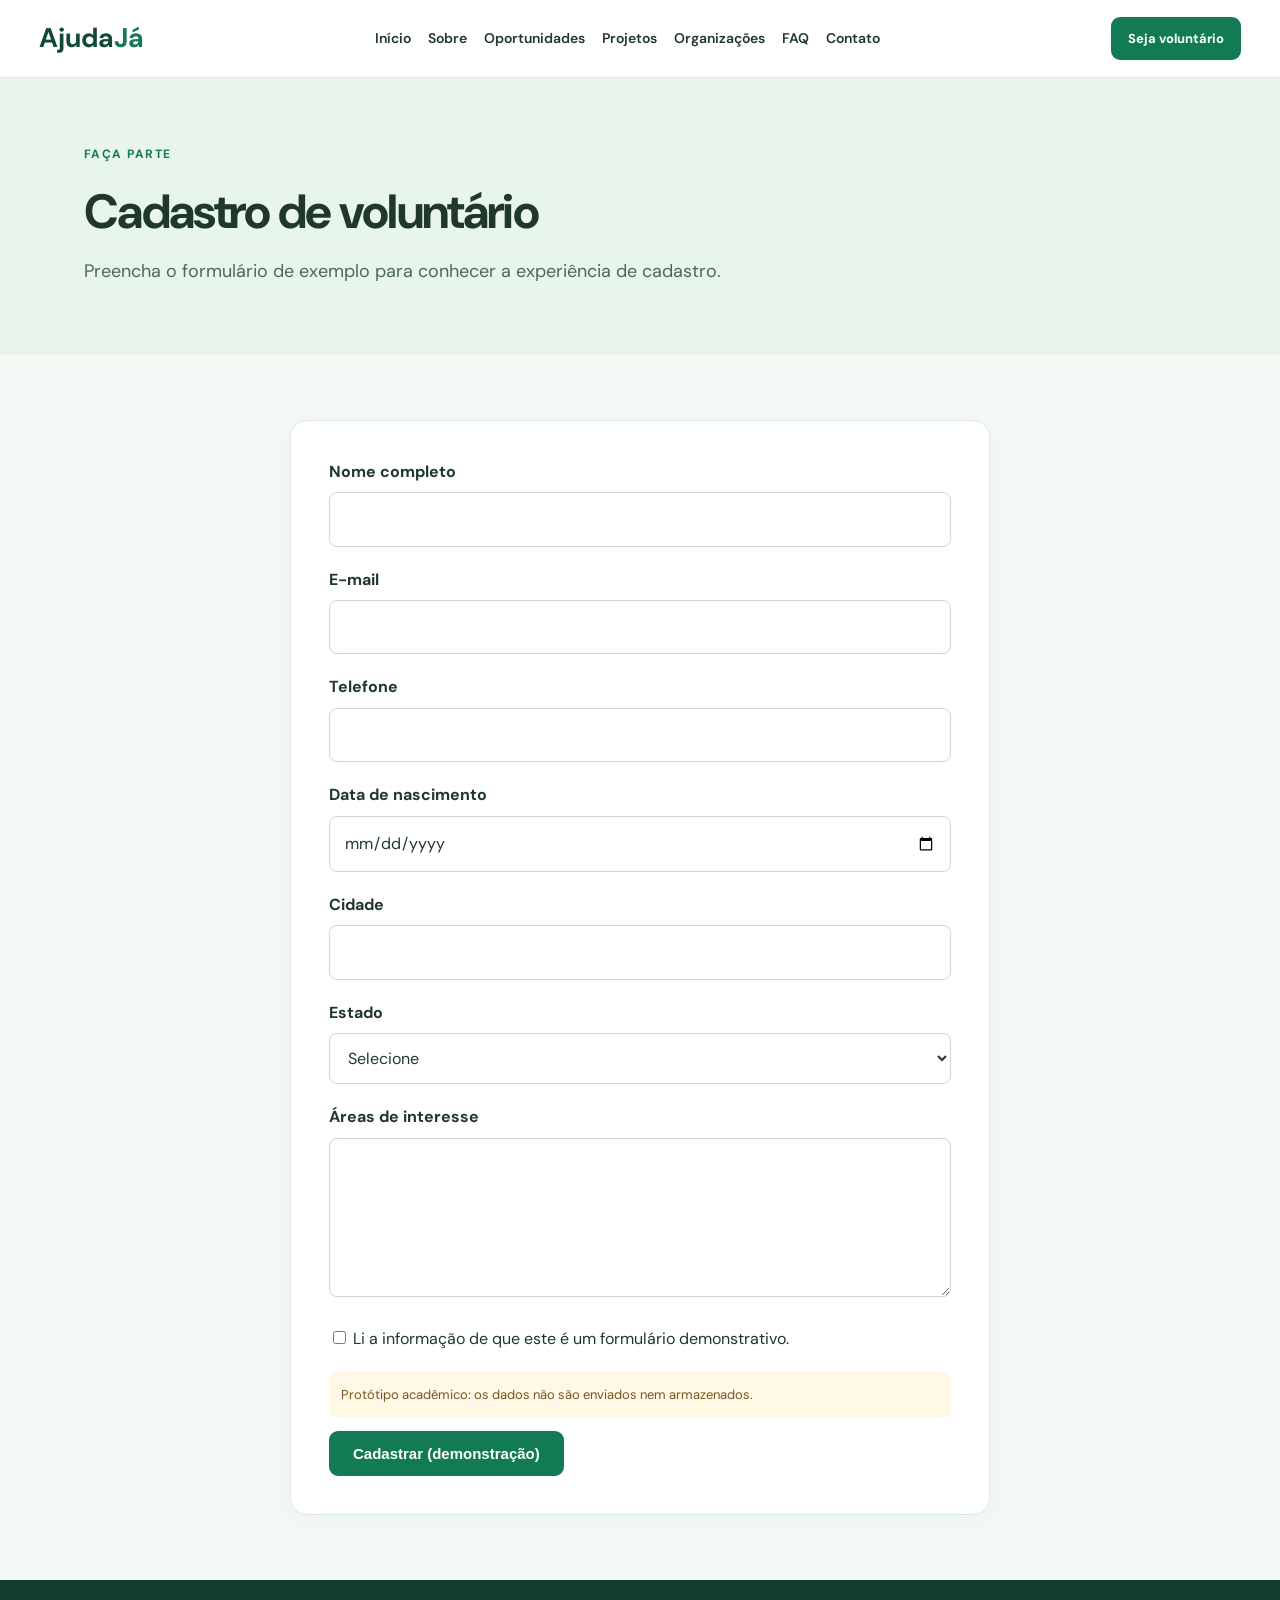
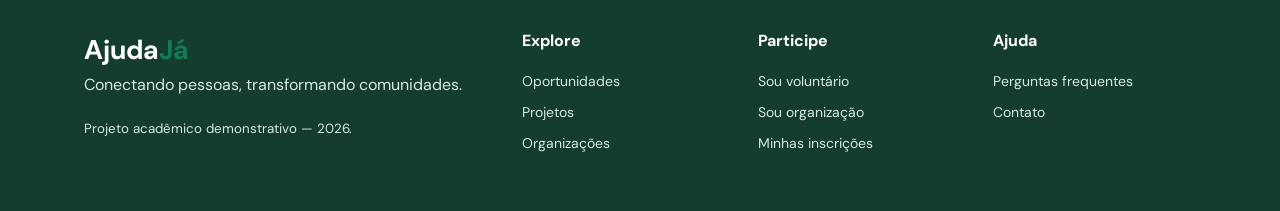
==== html/cadastro-organizacao.html @ 599261d9 "Final" ====
<!DOCTYPE html>
<html lang="pt-BR">

<head>
    <meta charset="UTF-8">
    <meta name="viewport" content="width=device-width, initial-scale=1.0">
    <meta name="description" content="AjudaJá: conectando voluntários a projetos sociais.">
    <title>Cadastro de voluntário | AjudaJá</title>
    <link rel="stylesheet" href="css/style.css">
</head>

<body>
    <a class="skip-link" href="#conteudo">Pular para conteúdo</a>
    <header class="site-header">
        <nav class="navbar" aria-label="Navegação principal"><a class="logo" href="index.html">Ajuda<span>Já</span></a>
            <ul class="menu">
                <li><a href="index.html">Início</a></li>
                <li><a href="sobre.html">Sobre</a></li>
                <li><a href="oportunidades.html">Oportunidades</a></li>
                <li><a href="projetos.html">Projetos</a></li>
                <li><a href="organizacoes.html">Organizações</a></li>
                <li><a href="faq.html">FAQ</a></li>
                <li><a href="contato.html">Contato</a></li>
            </ul><a class="btn btn-small" href="cadastro-voluntario.html">Seja voluntário</a>
        </nav>
    </header>
    <main id="conteudo">
        <section class="page-intro">
            <div class="container"><span class="eyebrow">Faça parte</span>
                <h1>Cadastro de voluntário</h1>
                <p>Preencha o formulário de exemplo para conhecer a experiência de cadastro.</p>
            </div>
        </section>
        <section class="section">
            <div class="container">
                <div class="form-container">
                    <form action="#" method="get" onsubmit="return false">
                        <div class="campo"><label for="nome">Nome completo</label><input id="nome" name="nome"
                                type="text" placeholder="" required maxlength="150"></div>
                        <div class="campo"><label for="email">E-mail</label><input id="email" name="email" type="email"
                                placeholder="" required></div>
                        <div class="campo"><label for="telefone">Telefone</label><input id="telefone" name="telefone"
                                type="tel" placeholder="" required></div>
                        <div class="campo"><label for="data_nascimento">Data de nascimento</label><input
                                id="data_nascimento" name="data_nascimento" type="date" placeholder="" required></div>
                        <div class="campo"><label for="cidade">Cidade</label><input id="cidade" name="cidade"
                                type="text" placeholder="" required></div>
                        <div class="campo"><label for="estado">Estado</label><select id="estado" name="estado" required>
                                <option value="">Selecione</option>
                                <option value="PB">PB</option>
                                <option value="PE">PE</option>
                                <option value="RN">RN</option>
                                <option value="CE">CE</option>
                                <option value="BA">BA</option>
                                <option value="AL">AL</option>
                                <option value="SE">SE</option>
                                <option value="Outro">Outro</option>
                            </select></div>
                        <div class="campo"><label for="interesses">Áreas de interesse</label><textarea id="interesses"
                                name="interesses" rows="5" required></textarea></div>
                        <div class="check"><label><input type="checkbox" required> Li a informação de que este é um
                                formulário demonstrativo.</label></div>
                        <p class="form-notice">Protótipo acadêmico: os dados não são enviados nem armazenados.</p>
                        <button type="submit" class="btn">Cadastrar (demonstração)</button>
                    </form>
                </div>
            </div>
        </section>
    </main>
    <footer class="site-footer">
        <div class="container footer-grid">
            <div><a class="logo footer-logo" href="index.html">Ajuda<span>Já</span></a>
                <p>Conectando pessoas, transformando comunidades.</p><small>Projeto acadêmico demonstrativo —
                    2026.</small>
            </div>
            <div>
                <h3>Explore</h3><a href="oportunidades.html">Oportunidades</a><a href="projetos.html">Projetos</a><a
                    href="organizacoes.html">Organizações</a>
            </div>
            <div>
                <h3>Participe</h3><a href="cadastro-voluntario.html">Sou voluntário</a><a
                    href="cadastro-organizacao.html">Sou organização</a><a href="minhas-inscricoes.html">Minhas
                    inscrições</a>
            </div>
            <div>
                <h3>Ajuda</h3><a href="faq.html">Perguntas frequentes</a><a href="contato.html">Contato</a>
            </div>
        </div>
    </footer>
</body>

</html>
---- html/css/style.css ----
@import url('https://fonts.googleapis.com/css2?family=DM+Sans:wght@400;500;600;700&display=swap');

:root {
    --green: #137b54;
    --dark: #124a37;
    --ink: #20372c;
    --muted: #60746a;
    --bg: #f5f9f6;
    --line: #dbe9e0;
    --white: #fff
}

* {
    box-sizing: border-box
}

html {
    scroll-behavior: smooth
}

body {
    margin: 0;
    background: var(--bg);
    color: var(--ink);
    font-family: 'DM Sans', Arial, sans-serif;
    line-height: 1.65
}

a {
    color: inherit
}

.container {
    max-width: 1160px;
    margin: auto;
    padding: 0 24px
}

.skip-link {
    position: absolute;
    left: -999px;
    top: 0;
    background: white;
    padding: 12px;
    z-index: 10
}

.skip-link:focus {
    left: 0
}

.site-header {
    background: white;
    border-bottom: 1px solid var(--line)
}

.navbar {
    max-width: 1250px;
    margin: auto;
    display: flex;
    align-items: center;
    justify-content: space-between;
    gap: 20px;
    padding: 16px 24px
}

.logo {
    font-size: 27px;
    font-weight: 700;
    text-decoration: none;
    color: var(--dark);
    white-space: nowrap
}

.logo span {
    color: var(--green)
}

.menu {
    list-style: none;
    display: flex;
    flex-wrap: wrap;
    gap: 17px;
    padding: 0;
    margin: 0
}

.menu a {
    text-decoration: none;
    font-size: 14px;
    font-weight: 600
}

.menu a:hover,
.menu a[aria-current=page] {
    color: var(--green)
}

.btn,
.btn-outline,
.btn-light {
    display: inline-block;
    text-decoration: none;
    border-radius: 9px;
    padding: 12px 22px;
    font-weight: 700;
    border: 2px solid var(--green);
    font-size: 15px;
    cursor: pointer
}

.btn {
    background: var(--green);
    color: white
}

.btn:hover {
    background: var(--dark);
    border-color: var(--dark)
}

.btn-small {
    padding: 9px 15px;
    font-size: 13px;
    white-space: nowrap
}

.btn-outline {
    color: var(--green);
    background: transparent
}

.btn-light {
    background: white;
    color: var(--dark);
    border-color: white
}

.hero {
    background: linear-gradient(125deg, #e5f6eb, #f8fdf9);
    padding: 88px 0
}

.hero-grid {
    display: grid;
    grid-template-columns: 1.2fr .8fr;
    align-items: center;
    gap: 60px
}

.eyebrow {
    text-transform: uppercase;
    letter-spacing: .12em;
    font-size: 12px;
    font-weight: 700;
    color: var(--green)
}

h1,
h2,
h3,
p {
    margin-top: 0
}

h1 {
    font-size: clamp(34px, 5vw, 58px);
    line-height: 1.15;
    letter-spacing: -.035em;
    margin: 18px 0
}

h1 em {
    font-style: normal;
    color: var(--green)
}

h2 {
    font-size: clamp(25px, 3vw, 34px);
    line-height: 1.2
}

h3 {
    font-size: 20px
}

.hero p,
.page-intro p {
    font-size: 18px;
    max-width: 650px;
    color: #4c6759
}

.actions {
    display: flex;
    flex-wrap: wrap;
    gap: 12px;
    margin-top: 28px
}

.hero-panel {
    background: white;
    border: 1px solid var(--line);
    border-radius: 24px;
    padding: 40px;
    box-shadow: 0 18px 45px #17452a14
}

.hero-symbol {
    display: grid;
    place-items: center;
    width: 80px;
    height: 80px;
    border-radius: 20px;
    background: #ddf6e7;
    color: var(--green);
    font-size: 50px;
    margin-bottom: 26px
}

.pill-row {
    display: flex;
    flex-wrap: wrap;
    gap: 8px
}

.pill-row span,
.tag {
    display: inline-block;
    border-radius: 100px;
    background: #e0f5e8;
    color: #176846;
    font-size: 12px;
    font-weight: 700;
    padding: 5px 11px
}

.section {
    padding: 65px 0
}

.section-lead,
.muted {
    color: var(--muted)
}

.cards {
    display: grid;
    grid-template-columns: repeat(3, minmax(0, 1fr));
    gap: 22px;
    margin-top: 25px
}

.card {
    background: white;
    border: 1px solid var(--line);
    border-radius: 16px;
    padding: 27px;
    box-shadow: 0 7px 25px #1c44200a
}

.card h3 {
    margin: 12px 0 10px;
    color: var(--dark)
}

.card p {
    color: var(--muted)
}

.text-link {
    color: var(--green);
    font-weight: 700;
    text-decoration: none
}

.text-link:hover {
    text-decoration: underline
}

.cta {
    text-align: center;
    padding: 60px 24px;
    background: var(--dark);
    color: white
}

.cta p {
    color: #d8eee0
}

.page-intro {
    background: #e8f5ed;
    padding: 62px 0 50px
}

.page-intro h1 {
    font-size: clamp(32px, 4vw, 48px)
}

.prose {
    max-width: 760px;
    font-size: 18px
}

.detail-layout {
    display: grid;
    grid-template-columns: 1.5fr 1fr;
    gap: 24px
}

.detail-main,
.detail-aside {
    background: white;
    border: 1px solid var(--line);
    border-radius: 15px;
    padding: 30px
}

.detail-main h3 {
    margin-top: 26px
}

.content-list {
    padding-left: 22px
}

.detail-aside p {
    border-bottom: 1px solid var(--line);
    padding-bottom: 12px
}

.detail-aside .btn {
    margin-top: 12px
}

.form-container {
    max-width: 700px;
    margin: auto;
    background: white;
    border: 1px solid var(--line);
    border-radius: 17px;
    padding: 38px;
    box-shadow: 0 7px 25px #1c44200a
}

.campo {
    margin-bottom: 20px
}

.campo label {
    display: block;
    font-weight: 700;
    margin-bottom: 7px
}

.campo input,
.campo select,
.campo textarea {
    width: 100%;
    padding: 13px 14px;
    border: 1px solid #c9d9d0;
    border-radius: 8px;
    background: white;
    font: inherit;
    color: var(--ink)
}

.campo input:focus,
.campo select:focus,
.campo textarea:focus {
    outline: 2px solid var(--green);
    outline-offset: 1px
}

.campo textarea {
    resize: vertical
}

.check {
    margin: 20px 0
}

.check input {
    accent-color: var(--green)
}

.form-notice {
    font-size: 13px;
    color: #72591d;
    background: #fff8e6;
    border-radius: 8px;
    padding: 12px
}

.table-scroll {
    overflow-x: auto;
    background: white;
    border-radius: 14px;
    border: 1px solid var(--line)
}

table {
    width: 100%;
    border-collapse: collapse;
    min-width: 600px
}

caption {
    text-align: left;
    padding: 18px;
    font-weight: 700
}

th,
td {
    text-align: left;
    padding: 16px;
    border-top: 1px solid var(--line)
}

th {
    background: #edf7f0
}

.status {
    background: #e5f5e9;
    color: #1c7045;
    padding: 5px 10px;
    border-radius: 100px;
    font-size: 13px
}

.faq-list {
    max-width: 850px;
    margin: auto
}

.faq-list details {
    background: white;
    border: 1px solid var(--line);
    border-radius: 12px;
    padding: 18px 22px;
    margin-bottom: 12px
}

.faq-list summary {
    cursor: pointer;
    font-weight: 700
}

.faq-list p {
    margin: 14px 0 0;
    color: var(--muted)
}

.site-footer {
    background: #153d2d;
    color: white;
    padding: 48px 0
}

.footer-grid {
    display: grid;
    grid-template-columns: 2fr repeat(3, 1fr);
    gap: 32px
}

.footer-grid a:not(.logo) {
    display: block;
    color: #d7e9de;
    text-decoration: none;
    margin: 8px 0;
    font-size: 14px
}

.footer-grid a:hover {
    text-decoration: underline
}

.footer-grid h3 {
    font-size: 16px
}

.footer-logo {
    color: white
}

.footer-grid p,
.footer-grid small {
    color: #d7e9de
}

@media(max-width:1000px) {
    .navbar {
        flex-wrap: wrap
    }

    .menu {
        order: 3;
        width: 100%;
        justify-content: center
    }

    .hero-grid {
        gap: 25px
    }
}

@media(max-width:760px) {

    .cards,
    .hero-grid,
    .detail-layout,
    .footer-grid {
        grid-template-columns: 1fr
    }

    .hero {
        padding: 55px 0
    }

    .section {
        padding: 45px 0
    }

    .form-container {
        padding: 22px
    }

    .navbar {
        justify-content: center
    }

    .hero-panel {
        padding: 26px
    }

    .page-intro {
        padding: 44px 0
    }

    .footer-grid {
        gap: 15px
    }
}

@media(prefers-reduced-motion:reduce) {
    html {
        scroll-behavior: auto
    }
}
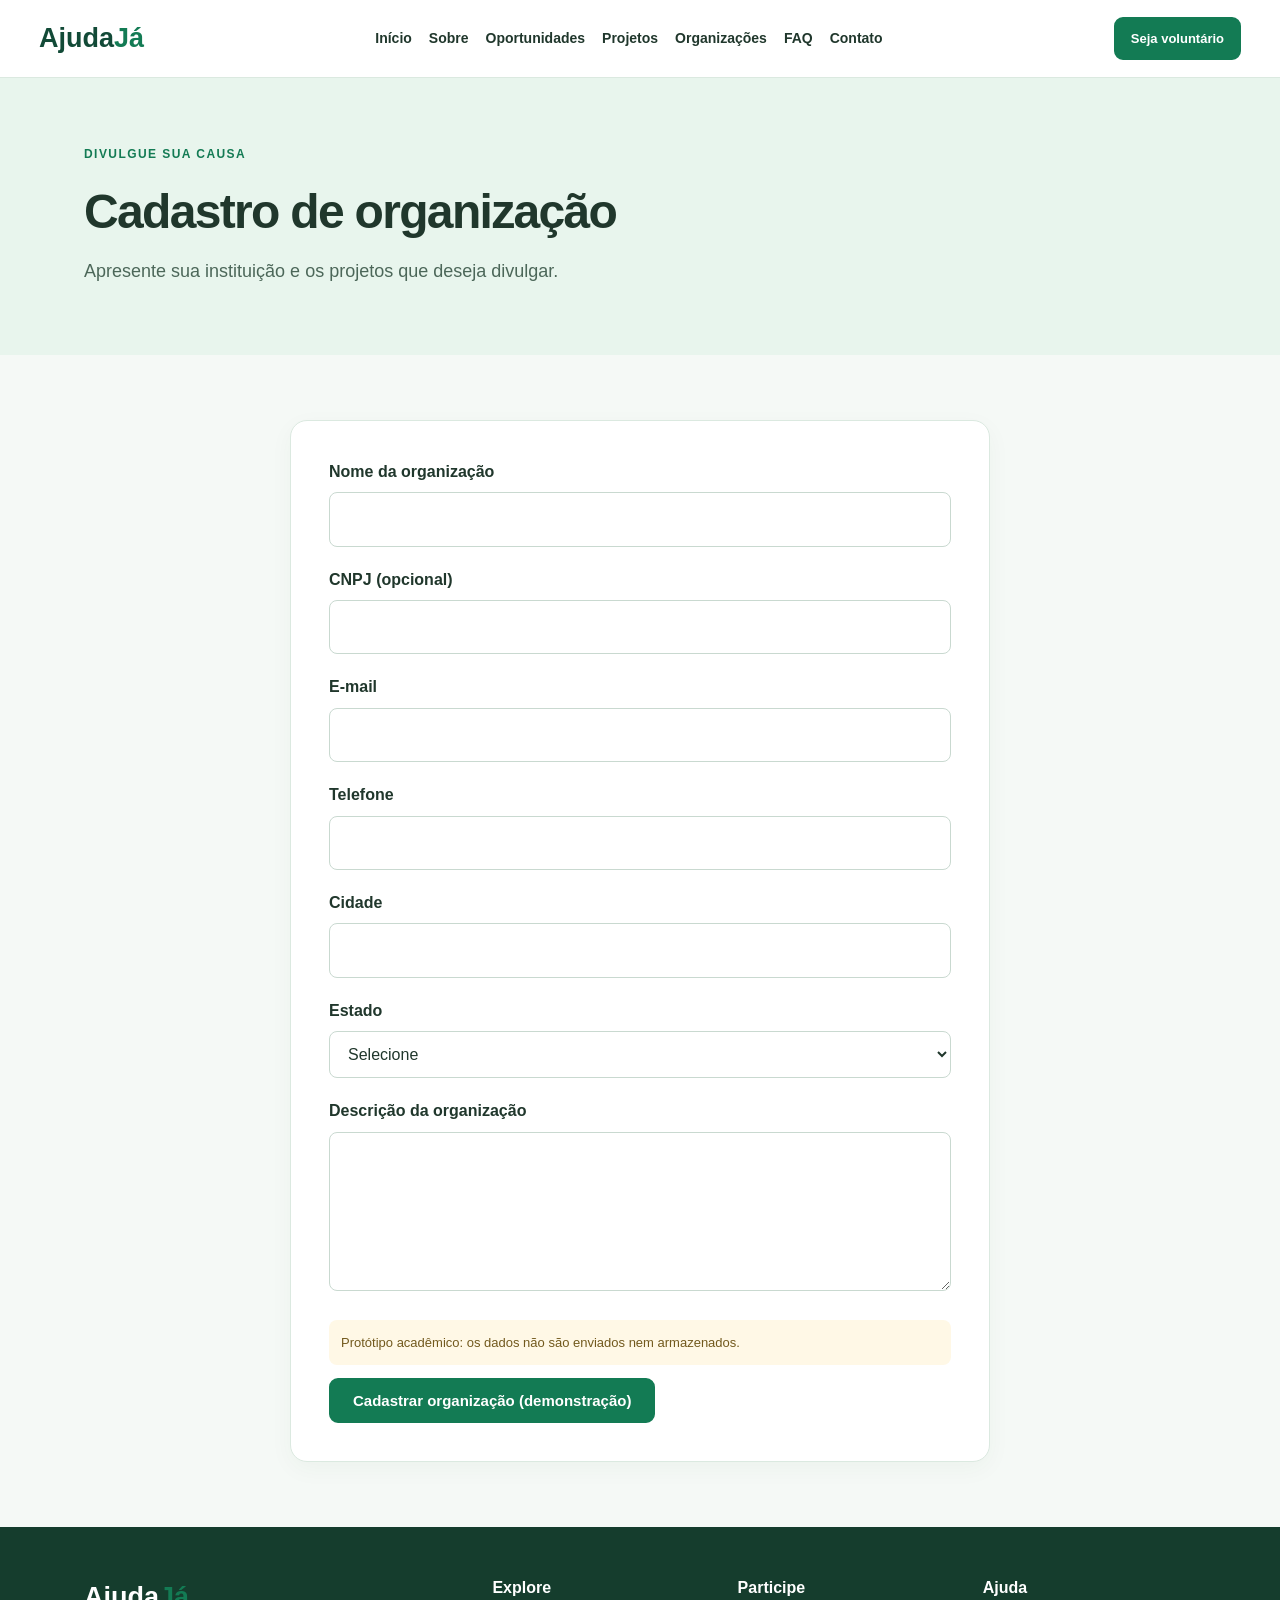
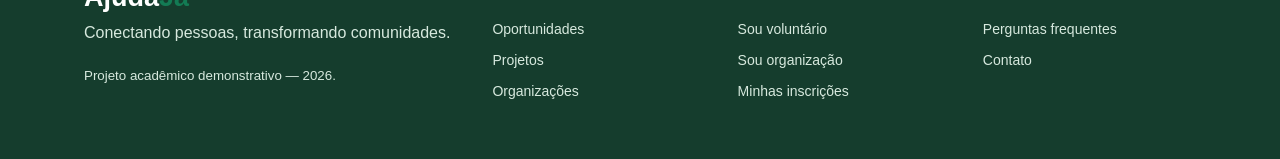
==== commit a843f95e: "Final" ====
--- a/html/cadastro-organizacao.html
+++ b/html/cadastro-organizacao.html
@@ -5,14 +5,15 @@
     <meta charset="UTF-8">
     <meta name="viewport" content="width=device-width, initial-scale=1.0">
     <meta name="description" content="AjudaJá: conectando voluntários a projetos sociais.">
-    <title>Cadastro de voluntário | AjudaJá</title>
-    <link rel="stylesheet" href="css/style.css">
+    <title>Cadastro de organização | AjudaJá</title>
+    <link rel="stylesheet" href="../css/cadastro-organizacao.css">
 </head>
 
 <body>
     <a class="skip-link" href="#conteudo">Pular para conteúdo</a>
-    <header class="site-header">
-        <nav class="navbar" aria-label="Navegação principal"><a class="logo" href="index.html">Ajuda<span>Já</span></a>
+    <header id="cabecalho" class="site-header">
+        <nav id="menu-principal" class="navbar" aria-label="Navegação principal"><a class="logo"
+                href="index.html">Ajuda<span>Já</span></a>
             <ul class="menu">
                 <li><a href="index.html">Início</a></li>
                 <li><a href="sobre.html">Sobre</a></li>
@@ -26,23 +27,23 @@
     </header>
     <main id="conteudo">
         <section class="page-intro">
-            <div class="container"><span class="eyebrow">Faça parte</span>
-                <h1>Cadastro de voluntário</h1>
-                <p>Preencha o formulário de exemplo para conhecer a experiência de cadastro.</p>
+            <div class="container"><span class="eyebrow">Divulgue sua causa</span>
+                <h1>Cadastro de organização</h1>
+                <p>Apresente sua instituição e os projetos que deseja divulgar.</p>
             </div>
         </section>
         <section class="section">
             <div class="container">
                 <div class="form-container">
                     <form action="#" method="get" onsubmit="return false">
-                        <div class="campo"><label for="nome">Nome completo</label><input id="nome" name="nome"
-                                type="text" placeholder="" required maxlength="150"></div>
+                        <div class="campo"><label for="nome">Nome da organização</label><input id="nome" name="nome"
+                                type="text" placeholder="" required></div>
+                        <div class="campo"><label for="cnpj">CNPJ (opcional)</label><input id="cnpj" name="cnpj"
+                                type="text" placeholder="" maxlength="18"></div>
                         <div class="campo"><label for="email">E-mail</label><input id="email" name="email" type="email"
                                 placeholder="" required></div>
                         <div class="campo"><label for="telefone">Telefone</label><input id="telefone" name="telefone"
                                 type="tel" placeholder="" required></div>
-                        <div class="campo"><label for="data_nascimento">Data de nascimento</label><input
-                                id="data_nascimento" name="data_nascimento" type="date" placeholder="" required></div>
                         <div class="campo"><label for="cidade">Cidade</label><input id="cidade" name="cidade"
                                 type="text" placeholder="" required></div>
                         <div class="campo"><label for="estado">Estado</label><select id="estado" name="estado" required>
@@ -56,18 +57,16 @@
                                 <option value="SE">SE</option>
                                 <option value="Outro">Outro</option>
                             </select></div>
-                        <div class="campo"><label for="interesses">Áreas de interesse</label><textarea id="interesses"
-                                name="interesses" rows="5" required></textarea></div>
-                        <div class="check"><label><input type="checkbox" required> Li a informação de que este é um
-                                formulário demonstrativo.</label></div>
+                        <div class="campo"><label for="descricao">Descrição da organização</label><textarea
+                                id="descricao" name="descricao" rows="5" required></textarea></div>
                         <p class="form-notice">Protótipo acadêmico: os dados não são enviados nem armazenados.</p>
-                        <button type="submit" class="btn">Cadastrar (demonstração)</button>
+                        <button type="submit" class="btn">Cadastrar organização (demonstração)</button>
                     </form>
                 </div>
             </div>
         </section>
     </main>
-    <footer class="site-footer">
+    <footer id="rodape" class="site-footer">
         <div class="container footer-grid">
             <div><a class="logo footer-logo" href="index.html">Ajuda<span>Já</span></a>
                 <p>Conectando pessoas, transformando comunidades.</p><small>Projeto acadêmico demonstrativo —
--- a/css/cadastro-organizacao.css
+++ b/css/cadastro-organizacao.css
@@ -0,0 +1,625 @@
+/* AJUDAJA - CSS EXTERNO DA PAGINA CADASTRO-ORGANIZACAO | AULA 09
+   HTML = estrutura e conteudo; CSS = aparencia.
+   Seletores de tag: body, h1, h2, a, table.
+   Seletores de classe: .card, .btn, .container, .campo.
+   Seletores de ID: #cabecalho, #menu-principal, #rodape.
+   Layout: Flexbox, margin, padding, backgrounds e media queries.
+*/
+:root {
+   --green: #137b54;
+   --dark: #124a37;
+   --ink: #20372c;
+   --muted: #60746a;
+   --bg: #f5f9f6;
+   --line: #dbe9e0;
+   --white: #fff
+}
+
+* {
+   box-sizing: border-box
+}
+
+html {
+   scroll-behavior: smooth
+}
+
+body {
+   margin: 0;
+   background: var(--bg);
+   color: var(--ink);
+   font-family: Arial, Verdana, sans-serif;
+   line-height: 1.65
+}
+
+a {
+   color: inherit
+}
+
+.container {
+   max-width: 1160px;
+   margin: auto;
+   padding: 0 24px
+}
+
+.skip-link {
+   position: absolute;
+   left: -999px;
+   top: 0;
+   background: white;
+   padding: 12px;
+   z-index: 10
+}
+
+.skip-link:focus {
+   left: 0
+}
+
+.site-header {
+   background: white;
+   border-bottom: 1px solid var(--line)
+}
+
+.navbar {
+   max-width: 1250px;
+   margin: auto;
+   display: flex;
+   align-items: center;
+   justify-content: space-between;
+   gap: 20px;
+   padding: 16px 24px
+}
+
+.logo {
+   font-size: 27px;
+   font-weight: 700;
+   text-decoration: none;
+   color: var(--dark);
+   white-space: nowrap
+}
+
+.logo span {
+   color: var(--green)
+}
+
+.menu {
+   list-style: none;
+   display: flex;
+   flex-wrap: wrap;
+   gap: 17px;
+   padding: 0;
+   margin: 0
+}
+
+.menu a {
+   text-decoration: none;
+   font-size: 14px;
+   font-weight: 600
+}
+
+.menu a:hover,
+.menu a[aria-current=page] {
+   color: var(--green)
+}
+
+.btn,
+.btn-outline,
+.btn-light {
+   display: inline-block;
+   text-decoration: none;
+   border-radius: 9px;
+   padding: 12px 22px;
+   font-weight: 700;
+   border: 2px solid var(--green);
+   font-size: 15px;
+   cursor: pointer
+}
+
+.btn {
+   background: var(--green);
+   color: white
+}
+
+.btn:hover {
+   background: var(--dark);
+   border-color: var(--dark)
+}
+
+.btn-small {
+   padding: 9px 15px;
+   font-size: 13px;
+   white-space: nowrap
+}
+
+.btn-outline {
+   color: var(--green);
+   background: transparent
+}
+
+.btn-light {
+   background: white;
+   color: var(--dark);
+   border-color: white
+}
+
+.hero {
+   background: linear-gradient(125deg, #e5f6eb, #f8fdf9);
+   padding: 88px 0
+}
+
+.hero-grid {
+   display: flex;
+   align-items: center;
+   gap: 60px
+}
+
+.hero-grid>div:first-child {
+   flex: 1.2
+}
+
+.hero-grid>div:last-child {
+   flex: .8
+}
+
+.eyebrow {
+   text-transform: uppercase;
+   letter-spacing: .12em;
+   font-size: 12px;
+   font-weight: 700;
+   color: var(--green)
+}
+
+h1,
+h2,
+h3,
+p {
+   margin-top: 0
+}
+
+h1 {
+   font-size: clamp(34px, 5vw, 58px);
+   line-height: 1.15;
+   letter-spacing: -.035em;
+   margin: 18px 0
+}
+
+h1 em {
+   font-style: normal;
+   color: var(--green)
+}
+
+h2 {
+   font-size: clamp(25px, 3vw, 34px);
+   line-height: 1.2
+}
+
+h3 {
+   font-size: 20px
+}
+
+.hero p,
+.page-intro p {
+   font-size: 18px;
+   max-width: 650px;
+   color: #4c6759
+}
+
+.actions {
+   display: flex;
+   flex-wrap: wrap;
+   gap: 12px;
+   margin-top: 28px
+}
+
+.hero-panel {
+   background: white;
+   border: 1px solid var(--line);
+   border-radius: 24px;
+   padding: 40px;
+   box-shadow: 0 18px 45px #17452a14
+}
+
+.hero-symbol {
+   display: grid;
+   place-items: center;
+   width: 80px;
+   height: 80px;
+   border-radius: 20px;
+   background: #ddf6e7;
+   color: var(--green);
+   font-size: 50px;
+   margin-bottom: 26px
+}
+
+.pill-row {
+   display: flex;
+   flex-wrap: wrap;
+   gap: 8px
+}
+
+.pill-row span,
+.tag {
+   display: inline-block;
+   border-radius: 100px;
+   background: #e0f5e8;
+   color: #176846;
+   font-size: 12px;
+   font-weight: 700;
+   padding: 5px 11px
+}
+
+.section {
+   padding: 65px 0
+}
+
+.section-lead,
+.muted {
+   color: var(--muted)
+}
+
+.cards {
+   display: flex;
+   flex-wrap: wrap;
+   gap: 22px;
+   margin-top: 25px
+}
+
+.cards>.card {
+   flex: 1 1 260px
+}
+
+.card {
+   background: white;
+   border: 1px solid var(--line);
+   border-radius: 16px;
+   padding: 27px;
+   box-shadow: 0 7px 25px #1c44200a
+}
+
+.card h3 {
+   margin: 12px 0 10px;
+   color: var(--dark)
+}
+
+.card p {
+   color: var(--muted)
+}
+
+.text-link {
+   color: var(--green);
+   font-weight: 700;
+   text-decoration: none
+}
+
+.text-link:hover {
+   text-decoration: underline
+}
+
+.cta {
+   text-align: center;
+   padding: 60px 24px;
+   background: var(--dark);
+   color: white
+}
+
+.cta p {
+   color: #d8eee0
+}
+
+.page-intro {
+   background: #e8f5ed;
+   padding: 62px 0 50px
+}
+
+.page-intro h1 {
+   font-size: clamp(32px, 4vw, 48px)
+}
+
+.prose {
+   max-width: 760px;
+   font-size: 18px
+}
+
+.detail-layout {
+   display: flex;
+   gap: 24px
+}
+
+.detail-main {
+   flex: 1.5
+}
+
+.detail-aside {
+   flex: 1
+}
+
+.detail-main,
+.detail-aside {
+   background: white;
+   border: 1px solid var(--line);
+   border-radius: 15px;
+   padding: 30px
+}
+
+.detail-main h3 {
+   margin-top: 26px
+}
+
+.content-list {
+   padding-left: 22px
+}
+
+.detail-aside p {
+   border-bottom: 1px solid var(--line);
+   padding-bottom: 12px
+}
+
+.detail-aside .btn {
+   margin-top: 12px
+}
+
+.form-container {
+   max-width: 700px;
+   margin: auto;
+   background: white;
+   border: 1px solid var(--line);
+   border-radius: 17px;
+   padding: 38px;
+   box-shadow: 0 7px 25px #1c44200a
+}
+
+.campo {
+   margin-bottom: 20px
+}
+
+.campo label {
+   display: block;
+   font-weight: 700;
+   margin-bottom: 7px
+}
+
+.campo input,
+.campo select,
+.campo textarea {
+   width: 100%;
+   padding: 13px 14px;
+   border: 1px solid #c9d9d0;
+   border-radius: 8px;
+   background: white;
+   font: inherit;
+   color: var(--ink)
+}
+
+.campo input:focus,
+.campo select:focus,
+.campo textarea:focus {
+   outline: 2px solid var(--green);
+   outline-offset: 1px
+}
+
+.campo textarea {
+   resize: vertical
+}
+
+.check {
+   margin: 20px 0
+}
+
+.check input {
+   accent-color: var(--green)
+}
+
+.form-notice {
+   font-size: 13px;
+   color: #72591d;
+   background: #fff8e6;
+   border-radius: 8px;
+   padding: 12px
+}
+
+.table-scroll {
+   overflow-x: auto;
+   background: white;
+   border-radius: 14px;
+   border: 1px solid var(--line)
+}
+
+table {
+   width: 100%;
+   border-collapse: collapse;
+   min-width: 600px
+}
+
+caption {
+   text-align: left;
+   padding: 18px;
+   font-weight: 700
+}
+
+th,
+td {
+   text-align: left;
+   padding: 16px;
+   border-top: 1px solid var(--line)
+}
+
+th {
+   background: #edf7f0
+}
+
+.status {
+   background: #e5f5e9;
+   color: #1c7045;
+   padding: 5px 10px;
+   border-radius: 100px;
+   font-size: 13px
+}
+
+.faq-list {
+   max-width: 850px;
+   margin: auto
+}
+
+.faq-list details {
+   background: white;
+   border: 1px solid var(--line);
+   border-radius: 12px;
+   padding: 18px 22px;
+   margin-bottom: 12px
+}
+
+.faq-list summary {
+   cursor: pointer;
+   font-weight: 700
+}
+
+.faq-list p {
+   margin: 14px 0 0;
+   color: var(--muted)
+}
+
+.site-footer {
+   background: #153d2d;
+   color: white;
+   padding: 48px 0
+}
+
+.footer-grid {
+   display: flex;
+   flex-wrap: wrap;
+   gap: 32px
+}
+
+.footer-grid>div:first-child {
+   flex: 2 1 230px
+}
+
+.footer-grid>div:not(:first-child) {
+   flex: 1 1 140px
+}
+
+.footer-grid a:not(.logo) {
+   display: block;
+   color: #d7e9de;
+   text-decoration: none;
+   margin: 8px 0;
+   font-size: 14px
+}
+
+.footer-grid a:hover {
+   text-decoration: underline
+}
+
+.footer-grid h3 {
+   font-size: 16px
+}
+
+.footer-logo {
+   color: white
+}
+
+.footer-grid p,
+.footer-grid small {
+   color: #d7e9de
+}
+
+@media(max-width:1000px) {
+   .navbar {
+      flex-wrap: wrap
+   }
+
+   .menu {
+      order: 3;
+      width: 100%;
+      justify-content: center
+   }
+
+   .hero-grid {
+      gap: 25px
+   }
+}
+
+@media(max-width:760px) {
+
+   .hero-grid,
+   .detail-layout,
+   .footer-grid {
+      flex-direction: column
+   }
+
+   .cards>.card {
+      flex-basis: 100%
+   }
+
+   .hero {
+      padding: 55px 0
+   }
+
+   .section {
+      padding: 45px 0
+   }
+
+   .form-container {
+      padding: 22px
+   }
+
+   .navbar {
+      justify-content: center
+   }
+
+   .hero-panel {
+      padding: 26px
+   }
+
+   .page-intro {
+      padding: 44px 0
+   }
+
+   .footer-grid {
+      gap: 15px
+   }
+}
+
+@media(prefers-reduced-motion:reduce) {
+   html {
+      scroll-behavior: auto
+   }
+}
+
+
+/* Seletores de ID: elementos unicos de cada pagina (Aula 09). */
+#cabecalho {
+   width: 100%
+}
+
+#menu-principal {
+   max-width: 1250px
+}
+
+#rodape {
+   width: 100%
+}
+
+/* Responsividade adicional para imagens e elementos de formulario. */
+img {
+   max-width: 100%;
+   height: auto
+}
+
+@media(max-width:600px) {
+   .menu {
+      justify-content: center
+   }
+
+   .menu a {
+      display: inline-block;
+      padding: 5px
+   }
+
+   .container {
+      padding: 0 16px
+   }
+
+   .form-container {
+      padding: 18px
+   }
+}
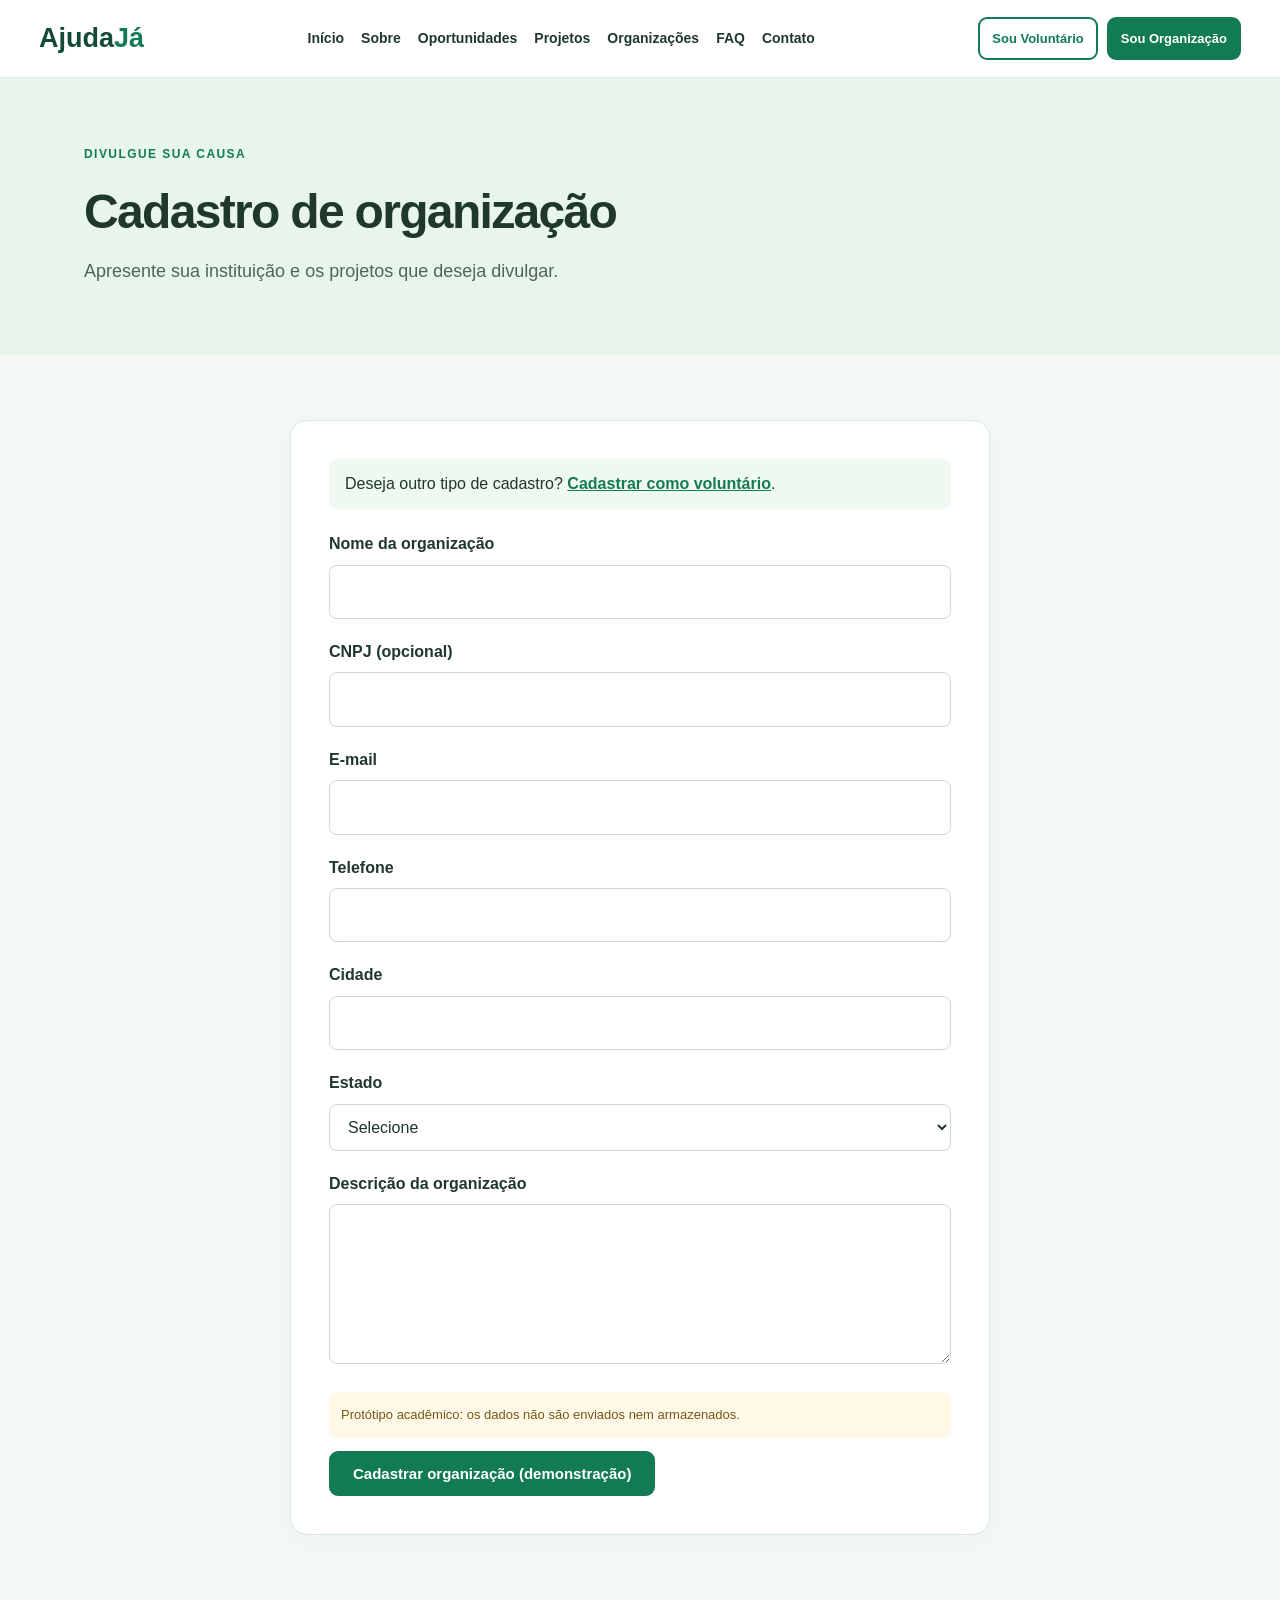
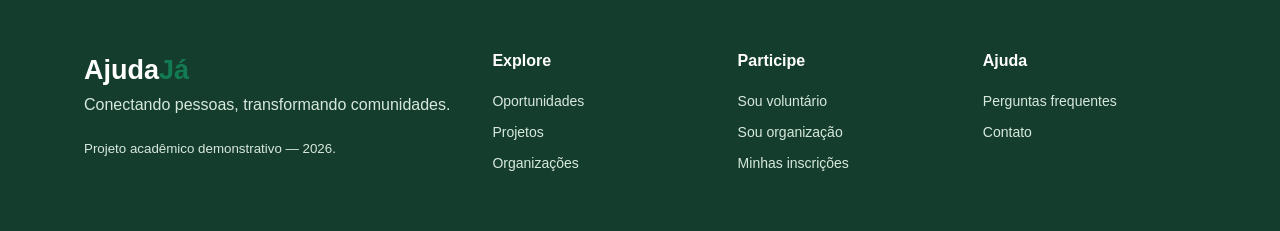
==== commit 3a304640: "Final" ====
--- a/html/cadastro-organizacao.html
+++ b/html/cadastro-organizacao.html
@@ -5,6 +5,7 @@
     <meta charset="UTF-8">
     <meta name="viewport" content="width=device-width, initial-scale=1.0">
     <meta name="description" content="AjudaJá: conectando voluntários a projetos sociais.">
+    <meta name="author" content="Rikelme Weverton">
     <title>Cadastro de organização | AjudaJá</title>
     <link rel="stylesheet" href="../css/cadastro-organizacao.css">
 </head>
@@ -22,7 +23,10 @@
                 <li><a href="organizacoes.html">Organizações</a></li>
                 <li><a href="faq.html">FAQ</a></li>
                 <li><a href="contato.html">Contato</a></li>
-            </ul><a class="btn btn-small" href="cadastro-voluntario.html">Seja voluntário</a>
+            </ul>
+            <div class="nav-cadastros" aria-label="Opções de cadastro"><a class="btn-outline btn-small"
+                    href="cadastro-voluntario.html">Sou Voluntário</a><a class="btn btn-small"
+                    href="cadastro-organizacao.html">Sou Organização</a></div>
         </nav>
     </header>
     <main id="conteudo">
@@ -35,6 +39,8 @@
         <section class="section">
             <div class="container">
                 <div class="form-container">
+                    <p class="troca-cadastro">Deseja outro tipo de cadastro? <a
+                            href="cadastro-voluntario.html">Cadastrar como voluntário</a>.</p>
                     <form action="#" method="get" onsubmit="return false">
                         <div class="campo"><label for="nome">Nome da organização</label><input id="nome" name="nome"
                                 type="text" placeholder="" required></div>
--- a/css/cadastro-organizacao.css
+++ b/css/cadastro-organizacao.css
@@ -1,10 +1,3 @@
-/* AJUDAJA - CSS EXTERNO DA PAGINA CADASTRO-ORGANIZACAO | AULA 09
-   HTML = estrutura e conteudo; CSS = aparencia.
-   Seletores de tag: body, h1, h2, a, table.
-   Seletores de classe: .card, .btn, .container, .campo.
-   Seletores de ID: #cabecalho, #menu-principal, #rodape.
-   Layout: Flexbox, margin, padding, backgrounds e media queries.
-*/
 :root {
    --green: #137b54;
    --dark: #124a37;
@@ -622,4 +615,61 @@
    .form-container {
       padding: 18px
    }
+}
+
+
+/* Acesso aos cadastros de voluntário e organização */
+.nav-cadastros {
+   display: flex;
+   align-items: center;
+   justify-content: center;
+   flex-wrap: wrap;
+   gap: 9px
+}
+
+.nav-cadastros .btn-small {
+   font-size: 13px;
+   padding: 9px 12px;
+   text-align: center
+}
+
+.escolha-cadastro {
+   background: #f5faf6
+}
+
+.escolha-cadastro .card {
+   display: flex;
+   flex-direction: column;
+   align-items: flex-start;
+   gap: 12px
+}
+
+.escolha-cadastro .card p {
+   flex: 1
+}
+
+.troca-cadastro {
+   margin: 0 0 22px;
+   padding: 12px 16px;
+   background: #f0f8f2;
+   border-radius: 8px
+}
+
+.troca-cadastro a {
+   color: var(--green);
+   font-weight: 700
+}
+
+@media(max-width:760px) {
+   .nav-cadastros {
+      width: 100%
+   }
+
+   .nav-cadastros a {
+      flex: 1 1 145px
+   }
+
+   .escolha-cadastro .card {
+      align-items: stretch
+   }
 }
